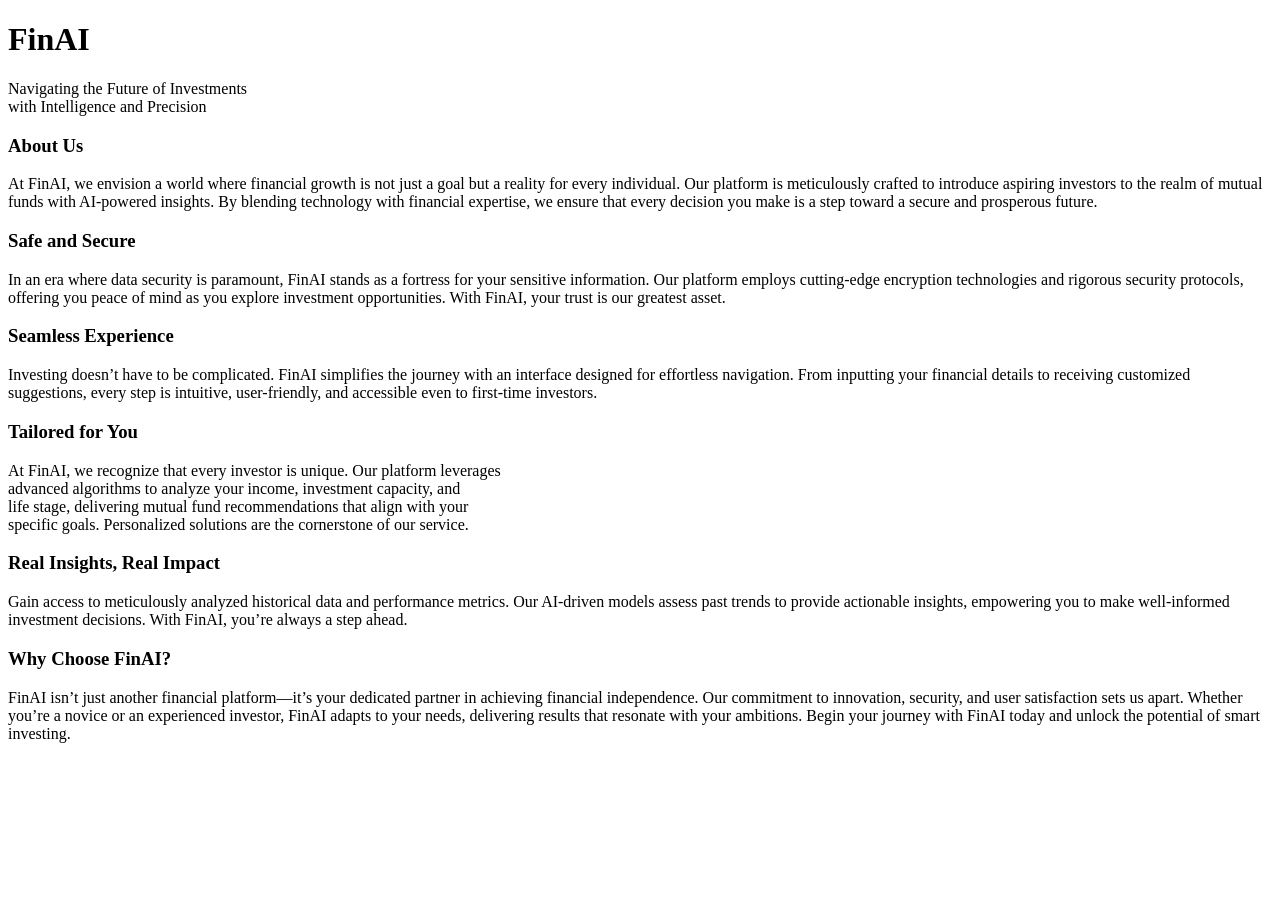
==== First_Page/index.html @ 6b3c1940 "First Page" ====
<!DOCTYPE html>
<html lang="en">
<head>
    <meta charset="UTF-8">
    <title>Title</title>
    <link rel="stylesheet" href="index.css">
    <link rel="preconnect" href="https://fonts.googleapis.com">
    <link rel="preconnect" href="https://fonts.gstatic.com" crossorigin>
    <link href="https://fonts.googleapis.com/css2?family=Fauna+One&display=swap" rel="stylesheet">
</head>
<body>
<header>
    <div class="targetOfView">
        <h1 class="finaihead">FinAI</h1>
        <span id="quot">Navigating the Future of Investments <br>with Intelligence and Precision</span>
    </div>
</header>

<main>
    <div>
        <h3>About Us</h3>
        <p>At FinAI, we envision a world where financial growth is not just a goal but a reality for every individual. Our platform is meticulously crafted to introduce aspiring investors to the realm of mutual funds with AI-powered insights. By blending technology with financial expertise, we ensure that every decision you make is a step toward a secure and prosperous future.</p>
    </div>

    <div>
        <h3>Safe and Secure</h3>
        <p>In an era where data security is paramount, FinAI stands as a fortress for your sensitive information. Our platform employs cutting-edge encryption technologies and rigorous security protocols, offering you peace of mind as you explore investment opportunities. With FinAI, your trust is our greatest asset.</p>
    </div>

    <div>
        <h3>Seamless Experience</h3>
        <p>Investing doesn’t have to be complicated. FinAI simplifies the journey with an interface designed for effortless navigation. From inputting your financial details to receiving customized suggestions, every step is intuitive, user-friendly, and accessible even to first-time investors.</p>
    </div>

    <div>
        <h3>Tailored for You</h3>
        <p>At FinAI, we recognize that every investor is unique. Our platform leverages <br>advanced algorithms to analyze your income, investment capacity, and<br> life stage, delivering mutual fund recommendations that align with your <br>specific goals. Personalized solutions are the cornerstone of our service.</p>
    </div>

    <div>
        <h3>Real Insights, Real Impact</h3>
        <p>Gain access to meticulously analyzed historical data and performance metrics. Our AI-driven models assess past trends to provide actionable insights, empowering you to make well-informed investment decisions. With FinAI, you’re always a step ahead.</p>
    </div>

    <div>
        <h3>Why Choose FinAI?</h3>
        <p>FinAI isn’t just another financial platform—it’s your dedicated partner in achieving financial independence. Our commitment to innovation, security, and user satisfaction sets us apart. Whether you’re a novice or an experienced investor, FinAI adapts to your needs, delivering results that resonate with your ambitions. Begin your journey with FinAI today and unlock the potential of smart investing.</p>
    </div>
</main>

</body>
</html>
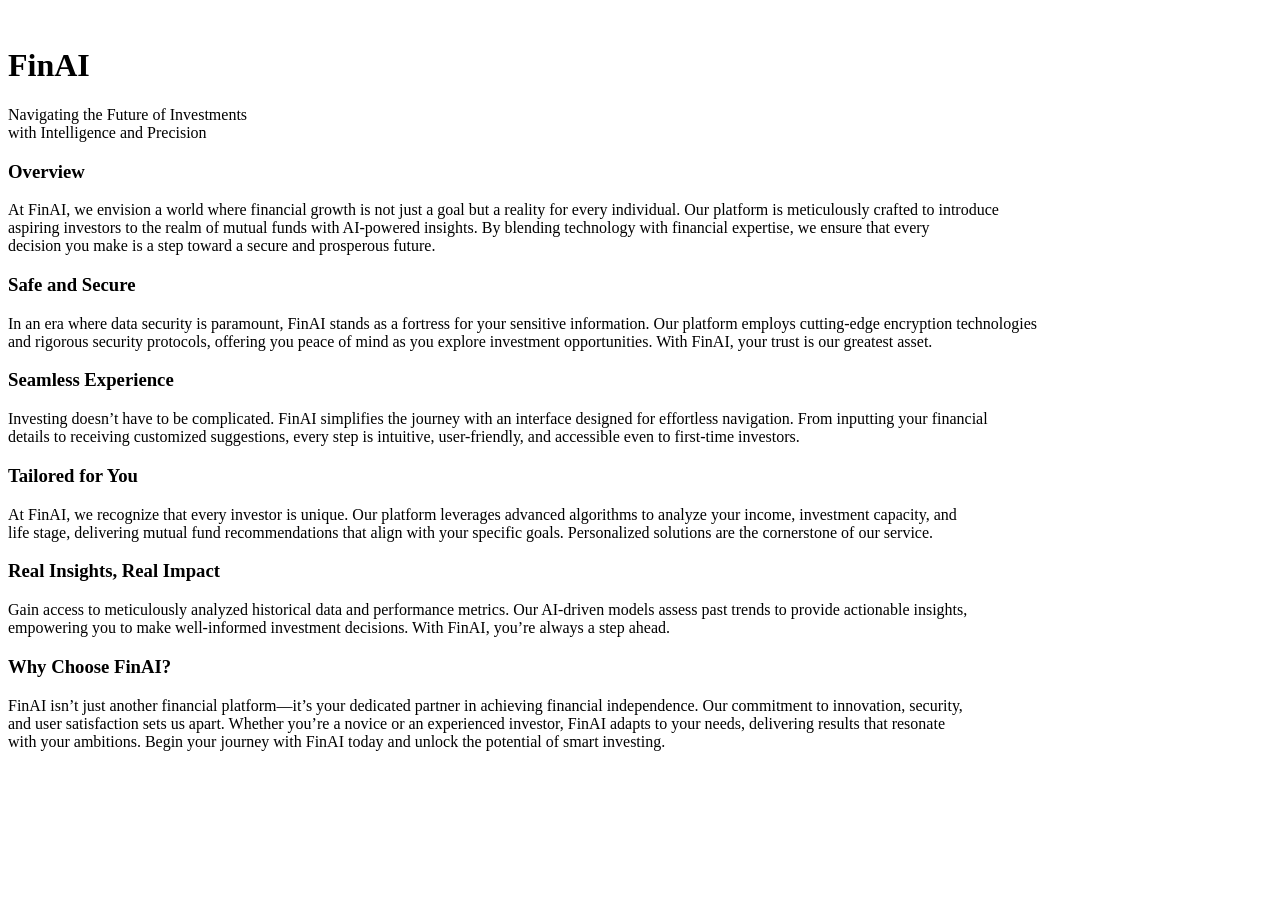
==== commit c931cda9: "something happen" ====
--- a/First_Page/index.html
+++ b/First_Page/index.html
@@ -10,43 +10,65 @@
 </head>
 <body>
 <header>
+    <img >
+</header>
+<main>
     <div class="targetOfView">
         <h1 class="finaihead">FinAI</h1>
-        <span id="quot">Navigating the Future of Investments <br>with Intelligence and Precision</span>
+        <span id="quot">Navigating the Future of Investments<br> with Intelligence and Precision</span>
     </div>
-</header>
+</main>
 
-<main>
+<section>
     <div>
-        <h3>About Us</h3>
-        <p>At FinAI, we envision a world where financial growth is not just a goal but a reality for every individual. Our platform is meticulously crafted to introduce aspiring investors to the realm of mutual funds with AI-powered insights. By blending technology with financial expertise, we ensure that every decision you make is a step toward a secure and prosperous future.</p>
+        <div>
+        <h3>Overview</h3>
+        <p>At FinAI, we envision a world where financial growth is not just a goal but a reality for every individual. Our platform is meticulously crafted to introduce <br>aspiring investors to the realm of mutual funds with AI-powered insights. By blending technology with financial expertise, we ensure that every <br> decision you make is a step toward a secure and prosperous future.</p>
+        </div>
+        <div></div>
     </div>
 
     <div>
+        <div></div>
+        <div>
         <h3>Safe and Secure</h3>
-        <p>In an era where data security is paramount, FinAI stands as a fortress for your sensitive information. Our platform employs cutting-edge encryption technologies and rigorous security protocols, offering you peace of mind as you explore investment opportunities. With FinAI, your trust is our greatest asset.</p>
+        <p>In an era where data security is paramount, FinAI stands as a fortress for your sensitive information. Our platform employs cutting-edge encryption technologies<br> and rigorous security protocols, offering you peace of mind as you explore investment opportunities. With FinAI, your trust is our greatest asset.</p>
+        </div>
     </div>
 
     <div>
+        <div>
         <h3>Seamless Experience</h3>
-        <p>Investing doesn’t have to be complicated. FinAI simplifies the journey with an interface designed for effortless navigation. From inputting your financial details to receiving customized suggestions, every step is intuitive, user-friendly, and accessible even to first-time investors.</p>
+        <p>Investing doesn’t have to be complicated. FinAI simplifies the journey with an interface designed for effortless navigation. From inputting your financial <br>details to receiving customized suggestions, every step is intuitive, user-friendly, and accessible even to first-time investors.</p>
+
+        </div>
+        <div></div>
     </div>
 
     <div>
+        <div></div>
+        <div>
         <h3>Tailored for You</h3>
-        <p>At FinAI, we recognize that every investor is unique. Our platform leverages <br>advanced algorithms to analyze your income, investment capacity, and<br> life stage, delivering mutual fund recommendations that align with your <br>specific goals. Personalized solutions are the cornerstone of our service.</p>
+        <p>At FinAI, we recognize that every investor is unique. Our platform leverages advanced algorithms to analyze your income, investment capacity, and<br> life stage, delivering mutual fund recommendations that align with your specific goals. Personalized solutions are the cornerstone of our service.</p>
+        </div>
     </div>
 
     <div>
+        <div>
         <h3>Real Insights, Real Impact</h3>
-        <p>Gain access to meticulously analyzed historical data and performance metrics. Our AI-driven models assess past trends to provide actionable insights, empowering you to make well-informed investment decisions. With FinAI, you’re always a step ahead.</p>
+        <p>Gain access to meticulously analyzed historical data and performance metrics. Our AI-driven models assess past trends to provide actionable insights,<br> empowering you to make well-informed investment decisions. With FinAI, you’re always a step ahead.</p>
+        </div>
+        <div></div>
     </div>
 
     <div>
+        <div></div>
+        <div>
         <h3>Why Choose FinAI?</h3>
-        <p>FinAI isn’t just another financial platform—it’s your dedicated partner in achieving financial independence. Our commitment to innovation, security, and user satisfaction sets us apart. Whether you’re a novice or an experienced investor, FinAI adapts to your needs, delivering results that resonate with your ambitions. Begin your journey with FinAI today and unlock the potential of smart investing.</p>
+        <p>FinAI isn’t just another financial platform—it’s your dedicated partner in achieving financial independence. Our commitment to innovation, security,<br> and user satisfaction sets us apart. Whether you’re a novice or an experienced investor, FinAI adapts to your needs, delivering results that resonate<br>with your ambitions. Begin your journey with FinAI today and unlock the potential of smart investing.</p>
+        </div>
     </div>
-</main>
+</section>
 
 </body>
 </html>
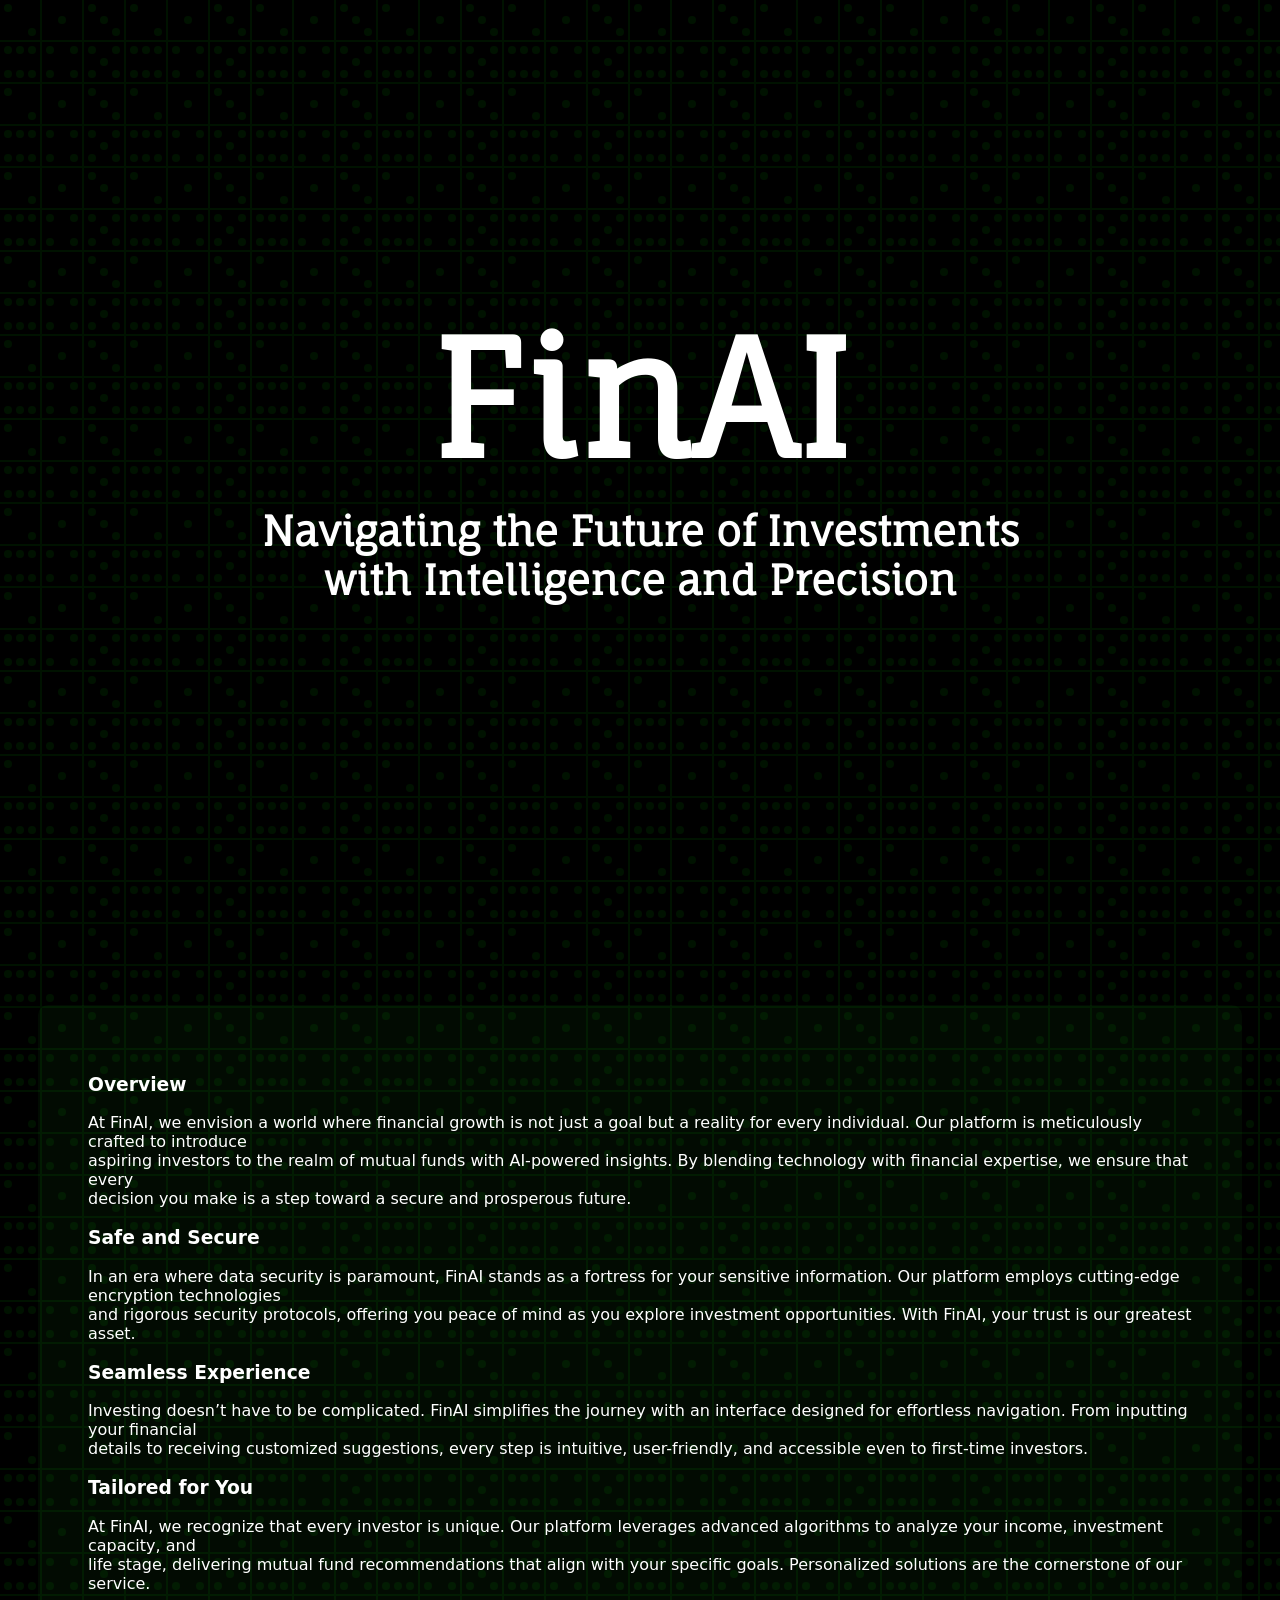
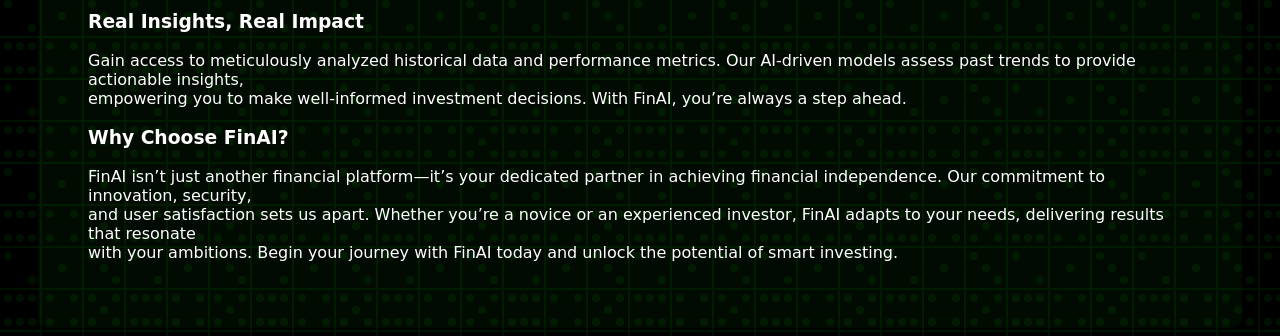
==== commit f8a3d053: "background added" ====
--- a/First_Page/index.html
+++ b/First_Page/index.html
@@ -3,15 +3,16 @@
 <head>
     <meta charset="UTF-8">
     <title>Title</title>
-    <link rel="stylesheet" href="index.css">
+    <link rel="stylesheet" href="style.css">
+    <link rel="stylesheet" href="background.css">
     <link rel="preconnect" href="https://fonts.googleapis.com">
     <link rel="preconnect" href="https://fonts.gstatic.com" crossorigin>
     <link href="https://fonts.googleapis.com/css2?family=Fauna+One&display=swap" rel="stylesheet">
 </head>
 <body>
-<header>
-    <img >
-</header>
+<!-- <header>
+    <img>
+</header> -->
 <main>
     <div class="targetOfView">
         <h1 class="finaihead">FinAI</h1>
@@ -20,52 +21,71 @@
 </main>
 
 <section>
-    <div>
+    <div class="sectionpad">
         <div>
-        <h3>Overview</h3>
-        <p>At FinAI, we envision a world where financial growth is not just a goal but a reality for every individual. Our platform is meticulously crafted to introduce <br>aspiring investors to the realm of mutual funds with AI-powered insights. By blending technology with financial expertise, we ensure that every <br> decision you make is a step toward a secure and prosperous future.</p>
+            <div>
+                <h3>Overview</h3>
+                <p>At FinAI, we envision a world where financial growth is not just a goal but a reality for every
+                    individual. Our platform is meticulously crafted to introduce <br>aspiring investors to the realm of
+                    mutual funds with AI-powered insights. By blending technology with financial expertise, we ensure
+                    that every <br> decision you make is a step toward a secure and prosperous future.</p>
+            </div>
+            <div></div>
         </div>
-        <div></div>
-    </div>
 
-    <div>
-        <div></div>
         <div>
-        <h3>Safe and Secure</h3>
-        <p>In an era where data security is paramount, FinAI stands as a fortress for your sensitive information. Our platform employs cutting-edge encryption technologies<br> and rigorous security protocols, offering you peace of mind as you explore investment opportunities. With FinAI, your trust is our greatest asset.</p>
+            <div></div>
+            <div>
+                <h3>Safe and Secure</h3>
+                <p>In an era where data security is paramount, FinAI stands as a fortress for your sensitive
+                    information. Our platform employs cutting-edge encryption technologies<br> and rigorous security
+                    protocols, offering you peace of mind as you explore investment opportunities. With FinAI, your
+                    trust is our greatest asset.</p>
+            </div>
         </div>
-    </div>
 
-    <div>
         <div>
-        <h3>Seamless Experience</h3>
-        <p>Investing doesn’t have to be complicated. FinAI simplifies the journey with an interface designed for effortless navigation. From inputting your financial <br>details to receiving customized suggestions, every step is intuitive, user-friendly, and accessible even to first-time investors.</p>
+            <div>
+                <h3>Seamless Experience</h3>
+                <p>Investing doesn’t have to be complicated. FinAI simplifies the journey with an interface designed for
+                    effortless navigation. From inputting your financial <br>details to receiving customized
+                    suggestions, every step is intuitive, user-friendly, and accessible even to first-time investors.
+                </p>
 
+            </div>
+            <div></div>
         </div>
-        <div></div>
-    </div>
 
-    <div>
-        <div></div>
         <div>
-        <h3>Tailored for You</h3>
-        <p>At FinAI, we recognize that every investor is unique. Our platform leverages advanced algorithms to analyze your income, investment capacity, and<br> life stage, delivering mutual fund recommendations that align with your specific goals. Personalized solutions are the cornerstone of our service.</p>
+            <div></div>
+            <div>
+                <h3>Tailored for You</h3>
+                <p>At FinAI, we recognize that every investor is unique. Our platform leverages advanced algorithms to
+                    analyze your income, investment capacity, and<br> life stage, delivering mutual fund recommendations
+                    that align with your specific goals. Personalized solutions are the cornerstone of our service.</p>
+            </div>
         </div>
-    </div>
 
-    <div>
         <div>
-        <h3>Real Insights, Real Impact</h3>
-        <p>Gain access to meticulously analyzed historical data and performance metrics. Our AI-driven models assess past trends to provide actionable insights,<br> empowering you to make well-informed investment decisions. With FinAI, you’re always a step ahead.</p>
+            <div>
+                <h3>Real Insights, Real Impact</h3>
+                <p>Gain access to meticulously analyzed historical data and performance metrics. Our AI-driven models
+                    assess past trends to provide actionable insights,<br> empowering you to make well-informed
+                    investment decisions. With FinAI, you’re always a step ahead.</p>
+            </div>
+            <div></div>
         </div>
-        <div></div>
-    </div>
 
-    <div>
-        <div></div>
         <div>
-        <h3>Why Choose FinAI?</h3>
-        <p>FinAI isn’t just another financial platform—it’s your dedicated partner in achieving financial independence. Our commitment to innovation, security,<br> and user satisfaction sets us apart. Whether you’re a novice or an experienced investor, FinAI adapts to your needs, delivering results that resonate<br>with your ambitions. Begin your journey with FinAI today and unlock the potential of smart investing.</p>
+            <div></div>
+            <div>
+                <h3>Why Choose FinAI?</h3>
+                <p>FinAI isn’t just another financial platform—it’s your dedicated partner in achieving financial
+                    independence. Our commitment to innovation, security,<br> and user satisfaction sets us apart.
+                    Whether you’re a novice or an experienced investor, FinAI adapts to your needs, delivering results
+                    that resonate<br>with your ambitions. Begin your journey with FinAI today and unlock the potential
+                    of smart investing.</p>
+            </div>
         </div>
     </div>
 </section>
--- a/First_Page/style.css
+++ b/First_Page/style.css
@@ -0,0 +1,42 @@
+*{
+    color:white;
+}
+
+.targetOfView{
+    text-align: center;
+    margin-top:300px;
+
+
+}
+.finaihead{
+    font-size:160px;
+    font-family:fauna one;
+    font-weight:1000;
+    margin-bottom: 10px;
+
+}
+
+#quot{
+    font-size:40px;
+    font-weight: 700;
+    font-family : fauna one;
+
+}
+main{
+    margin-bottom:400px;
+
+}
+section{
+    background-color: rgba(40, 204, 40, 0.05);
+
+    border-radius: 10px;
+    margin: auto  30px
+}
+.sectionpad{
+    padding:50px;
+
+}
+
+
+
+
--- a/First_Page/background.css
+++ b/First_Page/background.css
@@ -0,0 +1,68 @@
+body{
+    background:    -webkit-text-size-adjust: 100%;
+    tab-size: 4;
+    font-family: ui-sans-serif,system-ui,sans-serif,"Apple Color Emoji","Segoe UI Emoji",Segoe UI Symbol,"Noto Color Emoji";
+    font-feature-settings: normal;
+    font-variation-settings: normal;
+    -webkit-tap-highlight-color: transparent;
+    line-height: inherit;
+    box-sizing: border-box;
+    border-width: 0;
+    border-style: solid;
+    border-color: #e5e7eb;
+    --tw-border-spacing-x: 0;
+    --tw-border-spacing-y: 0;
+    --tw-translate-x: 0;
+    --tw-translate-y: 0;
+    --tw-rotate: 0;
+    --tw-skew-x: 0;
+    --tw-skew-y: 0;
+    --tw-scale-x: 1;
+    --tw-scale-y: 1;
+    --tw-pan-x: ;
+    --tw-pan-y: ;
+    --tw-pinch-zoom: ;
+    --tw-scroll-snap-strictness: proximity;
+    --tw-gradient-from-position: ;
+    --tw-gradient-via-position: ;
+    --tw-gradient-to-position: ;
+    --tw-ordinal: ;
+    --tw-slashed-zero: ;
+    --tw-numeric-figure: ;
+    --tw-numeric-spacing: ;
+    --tw-numeric-fraction: ;
+    --tw-ring-inset: ;
+    --tw-ring-offset-width: 0px;
+    --tw-ring-offset-color: #fff;
+    --tw-ring-color: rgb(59 130 246 / .5);
+    --tw-ring-offset-shadow: 0 0 #0000;
+    --tw-ring-shadow: 0 0 #0000;
+    --tw-shadow: 0 0 #0000;
+    --tw-shadow-colored: 0 0 #0000;
+    --tw-blur: ;
+    --tw-brightness: ;
+    --tw-contrast: ;
+    --tw-grayscale: ;
+    --tw-hue-rotate: ;
+    --tw-invert: ;
+    --tw-saturate: ;
+    --tw-sepia: ;
+    --tw-drop-shadow: ;
+    --tw-backdrop-blur: ;
+    --tw-backdrop-brightness: ;
+    --tw-backdrop-contrast: ;
+    --tw-backdrop-grayscale: ;
+    --tw-backdrop-hue-rotate: ;
+    --tw-backdrop-invert: ;
+    --tw-backdrop-opacity: ;
+    --tw-backdrop-saturate: ;
+    --tw-backdrop-sepia: ;
+    --tw-contain-size: ;
+    --tw-contain-layout: ;
+    --tw-contain-paint: ;
+    --tw-contain-style: ;
+    height: 100%;
+    --tw-bg-opacity: 1;
+    background-color: rgb(0 0 0 / var(--tw-bg-opacity));
+    background-image: url("data:image/svg+xml,%3Csvg xmlns='http://www.w3.org/2000/svg' width='126' height='84' viewBox='0 0 126 84'%3E%3Cg fill-rule='evenodd'%3E%3Cg fill='%23004900' fill-opacity='0.24'%3E%3Cpath d='M126 83v1H0v-2h40V42H0v-2h40V0h2v40h40V0h2v40h40V0h2v83zm-2-1V42H84v40h40zM82 42H42v40h40V42zm-50-6a4 4 0 1 1 0-8 4 4 0 0 1 0 8zM8 12a4 4 0 1 1 0-8 4 4 0 0 1 0 8zm96 12a4 4 0 1 1 0-8 4 4 0 0 1 0 8zm-42 0a4 4 0 1 1 0-8 4 4 0 0 1 0 8zm30-12a4 4 0 1 1 0-8 4 4 0 0 1 0 8zM20 54a4 4 0 1 1 0-8 4 4 0 0 1 0 8zm12 24a4 4 0 1 1 0-8 4 4 0 0 1 0 8zM8 54a4 4 0 1 1 0-8 4 4 0 0 1 0 8zm24 0a4 4 0 1 1 0-8 4 4 0 0 1 0 8zM8 78a4 4 0 1 1 0-8 4 4 0 0 1 0 8zm12 0a4 4 0 1 1 0-8 4 4 0 0 1 0 8zm54 0a4 4 0 1 1 0-8 4 4 0 0 1 0 8zM50 54a4 4 0 1 1 0-8 4 4 0 0 1 0 8zm24 0a4 4 0 1 1 0-8 4 4 0 0 1 0 8zM50 78a4 4 0 1 1 0-8 4 4 0 0 1 0 8zm54-12a4 4 0 1 1 0-8 4 4 0 0 1 0 8zm12 12a4 4 0 1 1 0-8 4 4 0 0 1 0 8zM92 54a4 4 0 1 1 0-8 4 4 0 0 1 0 8zm24 0a4 4 0 1 1 0-8 4 4 0 0 1 0 8zM92 78a4 4 0 1 1 0-8 4 4 0 0 1 0 8zm24-42a4 4 0 1 1 0-8 4 4 0 0 1 0 8z'/%3E%3C/g%3E%3C/g%3E%3C/svg%3E"); 
+}
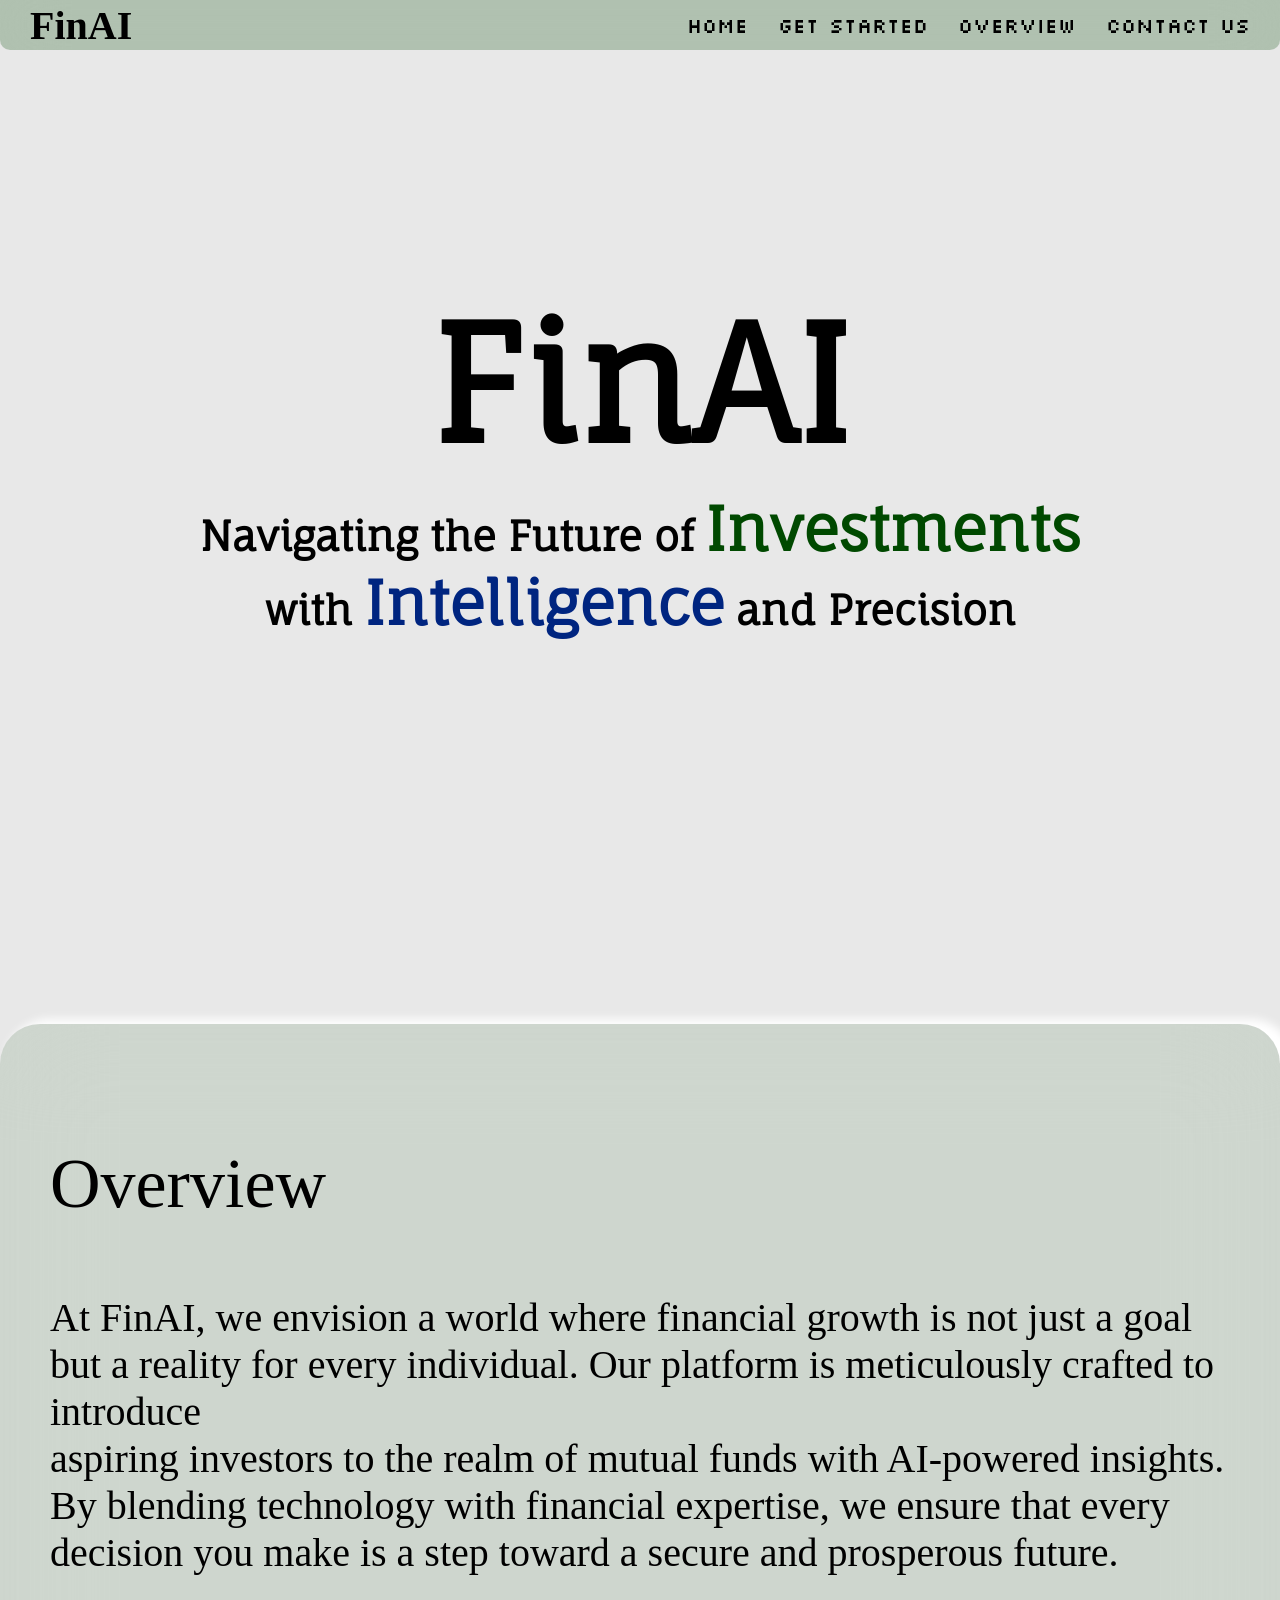
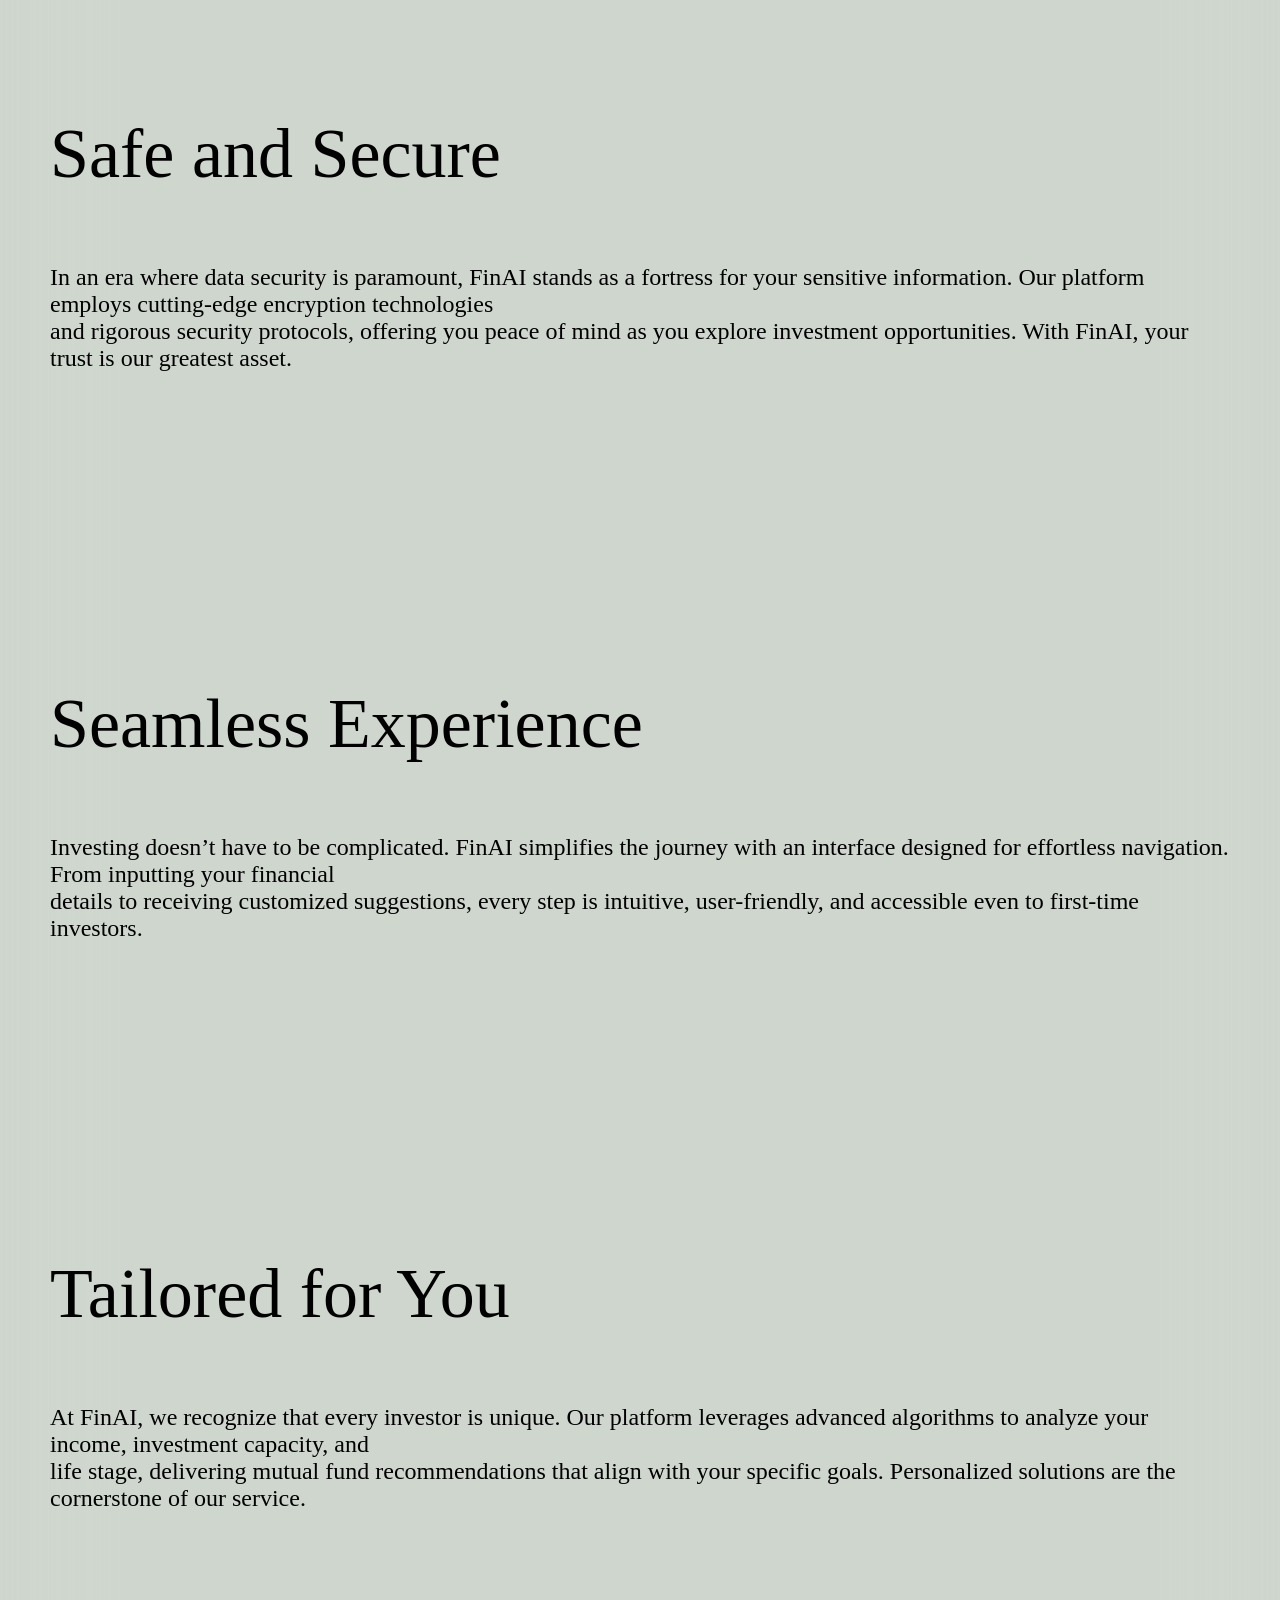
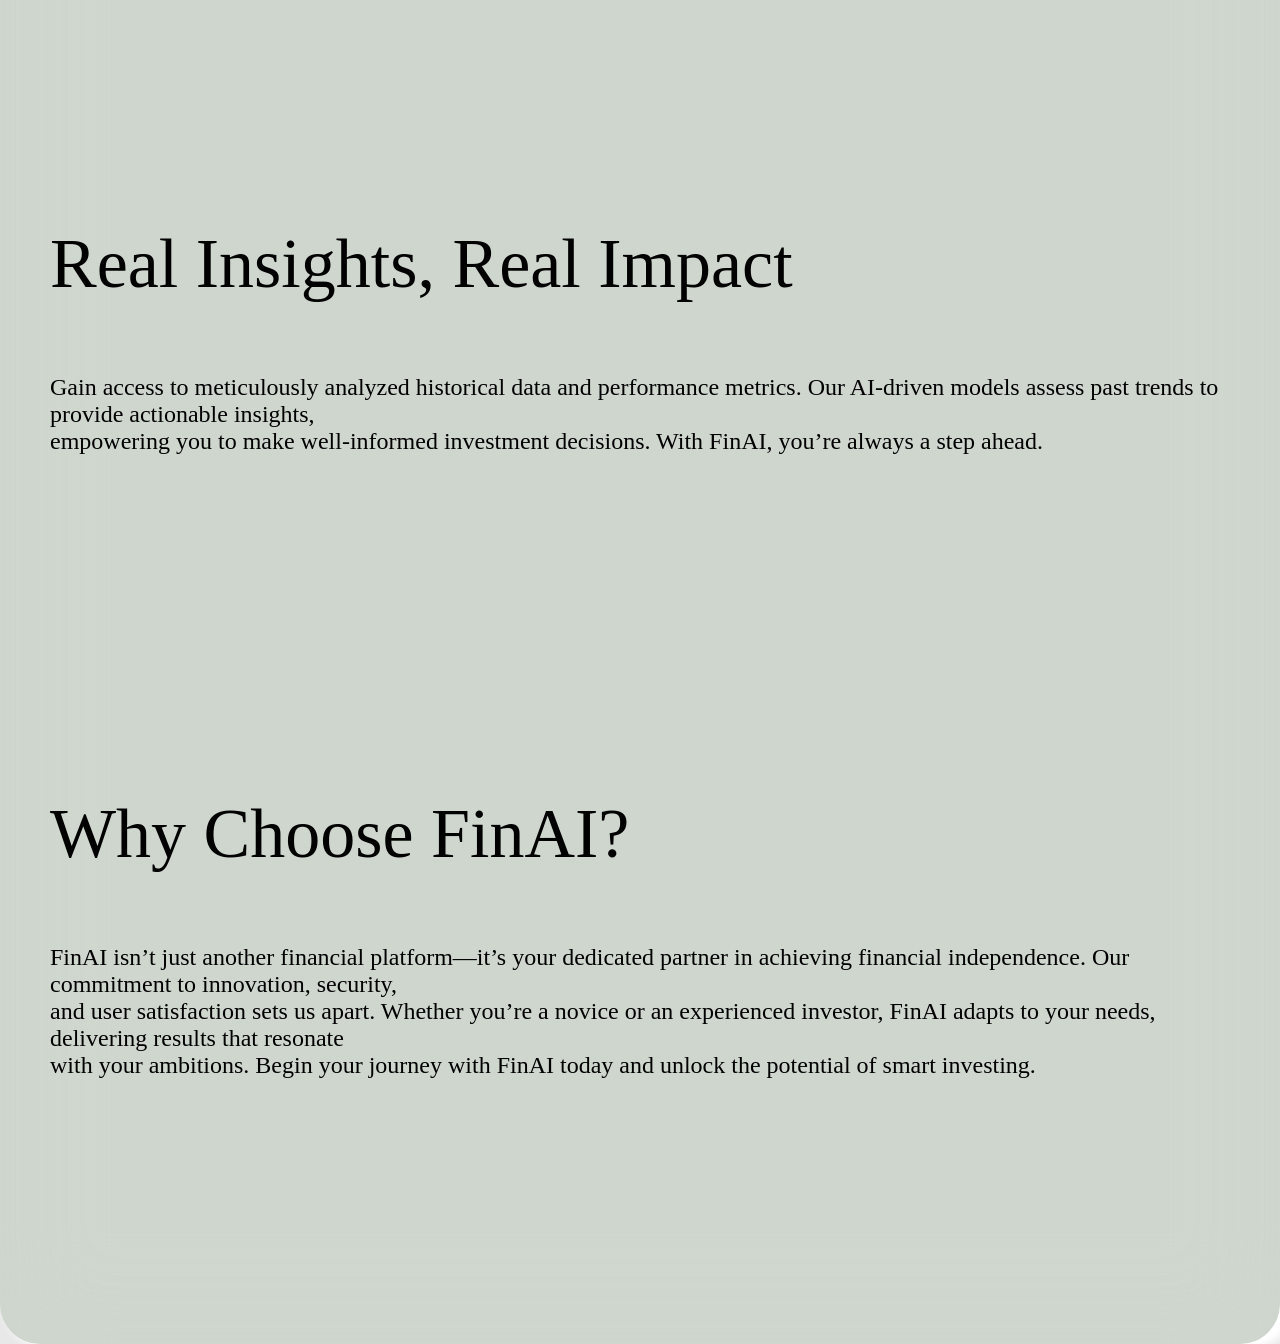
==== commit cd95c182: "something finalised" ====
--- a/First_Page/index.html
+++ b/First_Page/index.html
@@ -4,91 +4,94 @@
     <meta charset="UTF-8">
     <title>Title</title>
     <link rel="stylesheet" href="style.css">
-    <link rel="stylesheet" href="background.css">
+    <!-- <link rel="stylesheet" href="background.css"> -->
     <link rel="preconnect" href="https://fonts.googleapis.com">
     <link rel="preconnect" href="https://fonts.gstatic.com" crossorigin>
     <link href="https://fonts.googleapis.com/css2?family=Fauna+One&display=swap" rel="stylesheet">
+    <link href="https://fonts.googleapis.com/css2?family=Fauna+One&family=Silkscreen:wght@400;700&display=swap" rel="stylesheet">
+
 </head>
 <body>
-<!-- <header>
-    <img>
-</header> -->
-<main>
-    <div class="targetOfView">
-        <h1 class="finaihead">FinAI</h1>
-        <span id="quot">Navigating the Future of Investments<br> with Intelligence and Precision</span>
-    </div>
-</main>
-
-<section>
-    <div class="sectionpad">
-        <div>
-            <div>
-                <h3>Overview</h3>
-                <p>At FinAI, we envision a world where financial growth is not just a goal but a reality for every
-                    individual. Our platform is meticulously crafted to introduce <br>aspiring investors to the realm of
-                    mutual funds with AI-powered insights. By blending technology with financial expertise, we ensure
-                    that every <br> decision you make is a step toward a secure and prosperous future.</p>
-            </div>
-            <div></div>
-        </div>
-
-        <div>
-            <div></div>
-            <div>
-                <h3>Safe and Secure</h3>
-                <p>In an era where data security is paramount, FinAI stands as a fortress for your sensitive
-                    information. Our platform employs cutting-edge encryption technologies<br> and rigorous security
-                    protocols, offering you peace of mind as you explore investment opportunities. With FinAI, your
-                    trust is our greatest asset.</p>
+    <header>
+        <div class="navbar">
+            <p class="webName"><b>FinAI</b></p>
+            <div class="navbarmenu">
+                <p class="navbar-sidecontent">Home</p>
+                <p class="navbar-sidecontent">Get Started</p>
+                <p class="navbar-sidecontent">Overview</p>
+                <p class="navbar-sidecontent">Contact Us</p>
             </div>
         </div>
+    </header>
+    <main>
+        <div class="targetOfView">
+            <h1 class="finaihead">FinAI</h1>
+            <span id="quot">Navigating the Future of <span style="color: #004900;font-size:60px">Investments</span><br> with <span style="color: #002580;font-size:60px">Intelligence</span> and Precision</span>
+        </div>
+    </main>
+    <section>
+        <div class="sectionpad">
+            <div class="content">
+                <div>
+                    <h3>Overview</h3>
+                    <p class="vtv3">At FinAI, we envision a world where financial growth is not just a goal but a reality for every
+                        individual. Our platform is meticulously crafted to introduce <br>aspiring investors to the realm of
+                        mutual funds with AI-powered insights. By blending technology with financial expertise, we ensure
+                        that every <br> decision you make is a step toward a secure and prosperous future.</p>
+                </div>
+            </div>
 
-        <div>
-            <div>
-                <h3>Seamless Experience</h3>
-                <p>Investing doesn’t have to be complicated. FinAI simplifies the journey with an interface designed for
-                    effortless navigation. From inputting your financial <br>details to receiving customized
-                    suggestions, every step is intuitive, user-friendly, and accessible even to first-time investors.
-                </p>
+            <div class="content">
+                <div>
+                    <h3>Safe and Secure</h3>
+                    <p>In an era where data security is paramount, FinAI stands as a fortress for your sensitive
+                        information. Our platform employs cutting-edge encryption technologies<br> and rigorous security
+                        protocols, offering you peace of mind as you explore investment opportunities. With FinAI, your
+                        trust is our greatest asset.</p>
+                </div>
+            </div>
 
+            <div class="content">
+                <div>
+                    <h3>Seamless Experience</h3>
+                    <p>Investing doesn’t have to be complicated. FinAI simplifies the journey with an interface designed for
+                        effortless navigation. From inputting your financial <br>details to receiving customized
+                        suggestions, every step is intuitive, user-friendly, and accessible even to first-time investors.
+                    </p>
+
+                </div>
             </div>
-            <div></div>
-        </div>
 
-        <div>
-            <div></div>
-            <div>
-                <h3>Tailored for You</h3>
-                <p>At FinAI, we recognize that every investor is unique. Our platform leverages advanced algorithms to
-                    analyze your income, investment capacity, and<br> life stage, delivering mutual fund recommendations
-                    that align with your specific goals. Personalized solutions are the cornerstone of our service.</p>
+            <div class="content">
+                <div>
+                    <h3>Tailored for You</h3>
+                    <p>At FinAI, we recognize that every investor is unique. Our platform leverages advanced algorithms to
+                        analyze your income, investment capacity, and<br> life stage, delivering mutual fund recommendations
+                        that align with your specific goals. Personalized solutions are the cornerstone of our service.</p>
+                </div>
+            </div>
+
+            <div class="content">
+                <div>
+                    <h3>Real Insights, Real Impact</h3>
+                    <p>Gain access to meticulously analyzed historical data and performance metrics. Our AI-driven models
+                        assess past trends to provide actionable insights,<br> empowering you to make well-informed
+                        investment decisions. With FinAI, you’re always a step ahead.</p>
+                </div>
+            </div>
+
+            <div class="content">
+                <div>
+                    <h3>Why Choose FinAI?</h3>
+                    <p>FinAI isn’t just another financial platform—it’s your dedicated partner in achieving financial
+                        independence. Our commitment to innovation, security,<br> and user satisfaction sets us apart.
+                        Whether you’re a novice or an experienced investor, FinAI adapts to your needs, delivering results
+                        that resonate<br>with your ambitions. Begin your journey with FinAI today and unlock the potential
+                        of smart investing.</p>
+                </div>
             </div>
         </div>
+    </section>
+</body>
 
-        <div>
-            <div>
-                <h3>Real Insights, Real Impact</h3>
-                <p>Gain access to meticulously analyzed historical data and performance metrics. Our AI-driven models
-                    assess past trends to provide actionable insights,<br> empowering you to make well-informed
-                    investment decisions. With FinAI, you’re always a step ahead.</p>
-            </div>
-            <div></div>
-        </div>
-
-        <div>
-            <div></div>
-            <div>
-                <h3>Why Choose FinAI?</h3>
-                <p>FinAI isn’t just another financial platform—it’s your dedicated partner in achieving financial
-                    independence. Our commitment to innovation, security,<br> and user satisfaction sets us apart.
-                    Whether you’re a novice or an experienced investor, FinAI adapts to your needs, delivering results
-                    that resonate<br>with your ambitions. Begin your journey with FinAI today and unlock the potential
-                    of smart investing.</p>
-            </div>
-        </div>
-    </div>
-</section>
-
-</body>
 </html>
--- a/First_Page/style.css
+++ b/First_Page/style.css
@@ -1,42 +1,105 @@
 *{
-    color:white;
+    color:black;
 }
+body{
+    position:static;
+    background-color: #E8E8E8;
+    margin:0px;
+}
+    .targetOfView{
+        text-align: center;
+    }
+    .finaihead{
+        font-size:160px;
+        font-family:fauna one;
+        font-weight:1000;
+        margin-bottom: 10px;
 
-.targetOfView{
-    text-align: center;
-    margin-top:300px;
+    }
+    #quot{
+        font-size:40px;
+        font-weight: 700;
+        font-family : fauna one;
+    }
+    main{
 
+        margin-bottom:30%;
+        padding-top:10%;
+        position: sticky;
+        top:50px;
+        z-index:0;
 
-}
-.finaihead{
-    font-size:160px;
-    font-family:fauna one;
-    font-weight:1000;
-    margin-bottom: 10px;
+    }
+    section{
+        box-shadow:10px 0px 10px 5px rgb(255, 255, 255);
+        background-color: rgba(0, 73, 0, 0.11);
+        border-radius: 40px;
+        backdrop-filter:blur(50px);
+    }
+    .sectionpad{
+        padding:50px;
+    }
 
-}
+    .content{
+        height: 500px;
+        width: 100%;
+        font-size: 24px;
+    }
+    .vtv3{
+        font-family: vt323;
+        font-size:40px;
+        font-weight:lighter;
+    }
 
-#quot{
-    font-size:40px;
-    font-weight: 700;
-    font-family : fauna one;
+    h3{
+        font-size: 70px;
+        font-weight: lighter;
+    }
+    ::-webkit-scrollbar-thumb {
+        background: linear-gradient(90deg, #ffffff);
+    }
+    ::-webkit-scrollbar{
+        width: 2.5px;
+    }
+    header{
+        position:sticky;
+        top: 0;
+        z-index: 1;
+    }
+    .navbar{
+        padding-left:30px;
+        padding-right:30px;
+        margin-bottom:0px;
+        display:flex;
+        flex-direction: row;
+        align-items: center;
+        height:50px;
+        justify-content: space-between;
+        background-color: rgba(0, 73, 0, 0.24);
+        border-bottom-left-radius: 10px;
+        border-bottom-right-radius: 10px;
+        backdrop-filter: blur(30px);
 
-}
-main{
-    margin-bottom:400px;
-
-}
-section{
-    background-color: rgba(40, 204, 40, 0.05);
-
-    border-radius: 10px;
-    margin: auto  30px
-}
-.sectionpad{
-    padding:50px;
-
-}
+    }
+    .webName{
+        font-size:40px
+    }
+    .navbarmenu{
+        display: flex;
+        gap: 30px;
+    }
+    .navbar-sidecontent{
+        font-size:20px;
+        align-items: center;
+        font-weight:100;
+        font-family:Silkscreen;
+        cursor: pointer;
+    }
+    .navbar-sidecontent:hover{
+        color:#80A400;
+        transition-duration: 0.5s;
+        text-decoration: underline;
+    }
 
 
 
-
--- a/First_Page/background.css
+++ b/First_Page/background.css
@@ -66,3 +66,72 @@
     background-color: rgb(0 0 0 / var(--tw-bg-opacity));
     background-image: url("data:image/svg+xml,%3Csvg xmlns='http://www.w3.org/2000/svg' width='126' height='84' viewBox='0 0 126 84'%3E%3Cg fill-rule='evenodd'%3E%3Cg fill='%23004900' fill-opacity='0.24'%3E%3Cpath d='M126 83v1H0v-2h40V42H0v-2h40V0h2v40h40V0h2v40h40V0h2v83zm-2-1V42H84v40h40zM82 42H42v40h40V42zm-50-6a4 4 0 1 1 0-8 4 4 0 0 1 0 8zM8 12a4 4 0 1 1 0-8 4 4 0 0 1 0 8zm96 12a4 4 0 1 1 0-8 4 4 0 0 1 0 8zm-42 0a4 4 0 1 1 0-8 4 4 0 0 1 0 8zm30-12a4 4 0 1 1 0-8 4 4 0 0 1 0 8zM20 54a4 4 0 1 1 0-8 4 4 0 0 1 0 8zm12 24a4 4 0 1 1 0-8 4 4 0 0 1 0 8zM8 54a4 4 0 1 1 0-8 4 4 0 0 1 0 8zm24 0a4 4 0 1 1 0-8 4 4 0 0 1 0 8zM8 78a4 4 0 1 1 0-8 4 4 0 0 1 0 8zm12 0a4 4 0 1 1 0-8 4 4 0 0 1 0 8zm54 0a4 4 0 1 1 0-8 4 4 0 0 1 0 8zM50 54a4 4 0 1 1 0-8 4 4 0 0 1 0 8zm24 0a4 4 0 1 1 0-8 4 4 0 0 1 0 8zM50 78a4 4 0 1 1 0-8 4 4 0 0 1 0 8zm54-12a4 4 0 1 1 0-8 4 4 0 0 1 0 8zm12 12a4 4 0 1 1 0-8 4 4 0 0 1 0 8zM92 54a4 4 0 1 1 0-8 4 4 0 0 1 0 8zm24 0a4 4 0 1 1 0-8 4 4 0 0 1 0 8zM92 78a4 4 0 1 1 0-8 4 4 0 0 1 0 8zm24-42a4 4 0 1 1 0-8 4 4 0 0 1 0 8z'/%3E%3C/g%3E%3C/g%3E%3C/svg%3E"); 
 }
+
+main{
+    background:    -webkit-text-size-adjust: 100%;
+    tab-size: 4;
+    font-family: ui-sans-serif,system-ui,sans-serif,"Apple Color Emoji","Segoe UI Emoji",Segoe UI Symbol,"Noto Color Emoji";
+    font-feature-settings: normal;
+    font-variation-settings: normal;
+    -webkit-tap-highlight-color: transparent;
+    line-height: inherit;
+    box-sizing: border-box;
+    border-width: 0;
+    border-style: solid;
+    border-color: #e5e7eb;
+    --tw-border-spacing-x: 0;
+    --tw-border-spacing-y: 0;
+    --tw-translate-x: 0;
+    --tw-translate-y: 0;
+    --tw-rotate: 0;
+    --tw-skew-x: 0;
+    --tw-skew-y: 0;
+    --tw-scale-x: 1;
+    --tw-scale-y: 1;
+    --tw-pan-x: ;
+    --tw-pan-y: ;
+    --tw-pinch-zoom: ;
+    --tw-scroll-snap-strictness: proximity;
+    --tw-gradient-from-position: ;
+    --tw-gradient-via-position: ;
+    --tw-gradient-to-position: ;
+    --tw-ordinal: ;
+    --tw-slashed-zero: ;
+    --tw-numeric-figure: ;
+    --tw-numeric-spacing: ;
+    --tw-numeric-fraction: ;
+    --tw-ring-inset: ;
+    --tw-ring-offset-width: 0px;
+    --tw-ring-offset-color: #fff;
+    --tw-ring-color: rgb(59 130 246 / .5);
+    --tw-ring-offset-shadow: 0 0 #0000;
+    --tw-ring-shadow: 0 0 #0000;
+    --tw-shadow: 0 0 #0000;
+    --tw-shadow-colored: 0 0 #0000;
+    --tw-blur: ;
+    --tw-brightness: ;
+    --tw-contrast: ;
+    --tw-grayscale: ;
+    --tw-hue-rotate: ;
+    --tw-invert: ;
+    --tw-saturate: ;
+    --tw-sepia: ;
+    --tw-drop-shadow: ;
+    --tw-backdrop-blur: ;
+    --tw-backdrop-brightness: ;
+    --tw-backdrop-contrast: ;
+    --tw-backdrop-grayscale: ;
+    --tw-backdrop-hue-rotate: ;
+    --tw-backdrop-invert: ;
+    --tw-backdrop-opacity: ;
+    --tw-backdrop-saturate: ;
+    --tw-backdrop-sepia: ;
+    --tw-contain-size: ;
+    --tw-contain-layout: ;
+    --tw-contain-paint: ;
+    --tw-contain-style: ;
+    height: 100%;
+    --tw-bg-opacity: 1;
+    background-color: rgb(0 0 0 / var(--tw-bg-opacity));
+    background-image: url("data:image/svg+xml,%3Csvg xmlns='http://www.w3.org/2000/svg' width='126' height='84' viewBox='0 0 126 84'%3E%3Cg fill-rule='evenodd'%3E%3Cg fill='%23004900' fill-opacity='0.24'%3E%3Cpath d='M126 83v1H0v-2h40V42H0v-2h40V0h2v40h40V0h2v40h40V0h2v83zm-2-1V42H84v40h40zM82 42H42v40h40V42zm-50-6a4 4 0 1 1 0-8 4 4 0 0 1 0 8zM8 12a4 4 0 1 1 0-8 4 4 0 0 1 0 8zm96 12a4 4 0 1 1 0-8 4 4 0 0 1 0 8zm-42 0a4 4 0 1 1 0-8 4 4 0 0 1 0 8zm30-12a4 4 0 1 1 0-8 4 4 0 0 1 0 8zM20 54a4 4 0 1 1 0-8 4 4 0 0 1 0 8zm12 24a4 4 0 1 1 0-8 4 4 0 0 1 0 8zM8 54a4 4 0 1 1 0-8 4 4 0 0 1 0 8zm24 0a4 4 0 1 1 0-8 4 4 0 0 1 0 8zM8 78a4 4 0 1 1 0-8 4 4 0 0 1 0 8zm12 0a4 4 0 1 1 0-8 4 4 0 0 1 0 8zm54 0a4 4 0 1 1 0-8 4 4 0 0 1 0 8zM50 54a4 4 0 1 1 0-8 4 4 0 0 1 0 8zm24 0a4 4 0 1 1 0-8 4 4 0 0 1 0 8zM50 78a4 4 0 1 1 0-8 4 4 0 0 1 0 8zm54-12a4 4 0 1 1 0-8 4 4 0 0 1 0 8zm12 12a4 4 0 1 1 0-8 4 4 0 0 1 0 8zM92 54a4 4 0 1 1 0-8 4 4 0 0 1 0 8zm24 0a4 4 0 1 1 0-8 4 4 0 0 1 0 8zM92 78a4 4 0 1 1 0-8 4 4 0 0 1 0 8zm24-42a4 4 0 1 1 0-8 4 4 0 0 1 0 8z'/%3E%3C/g%3E%3C/g%3E%3C/svg%3E"); 
+}
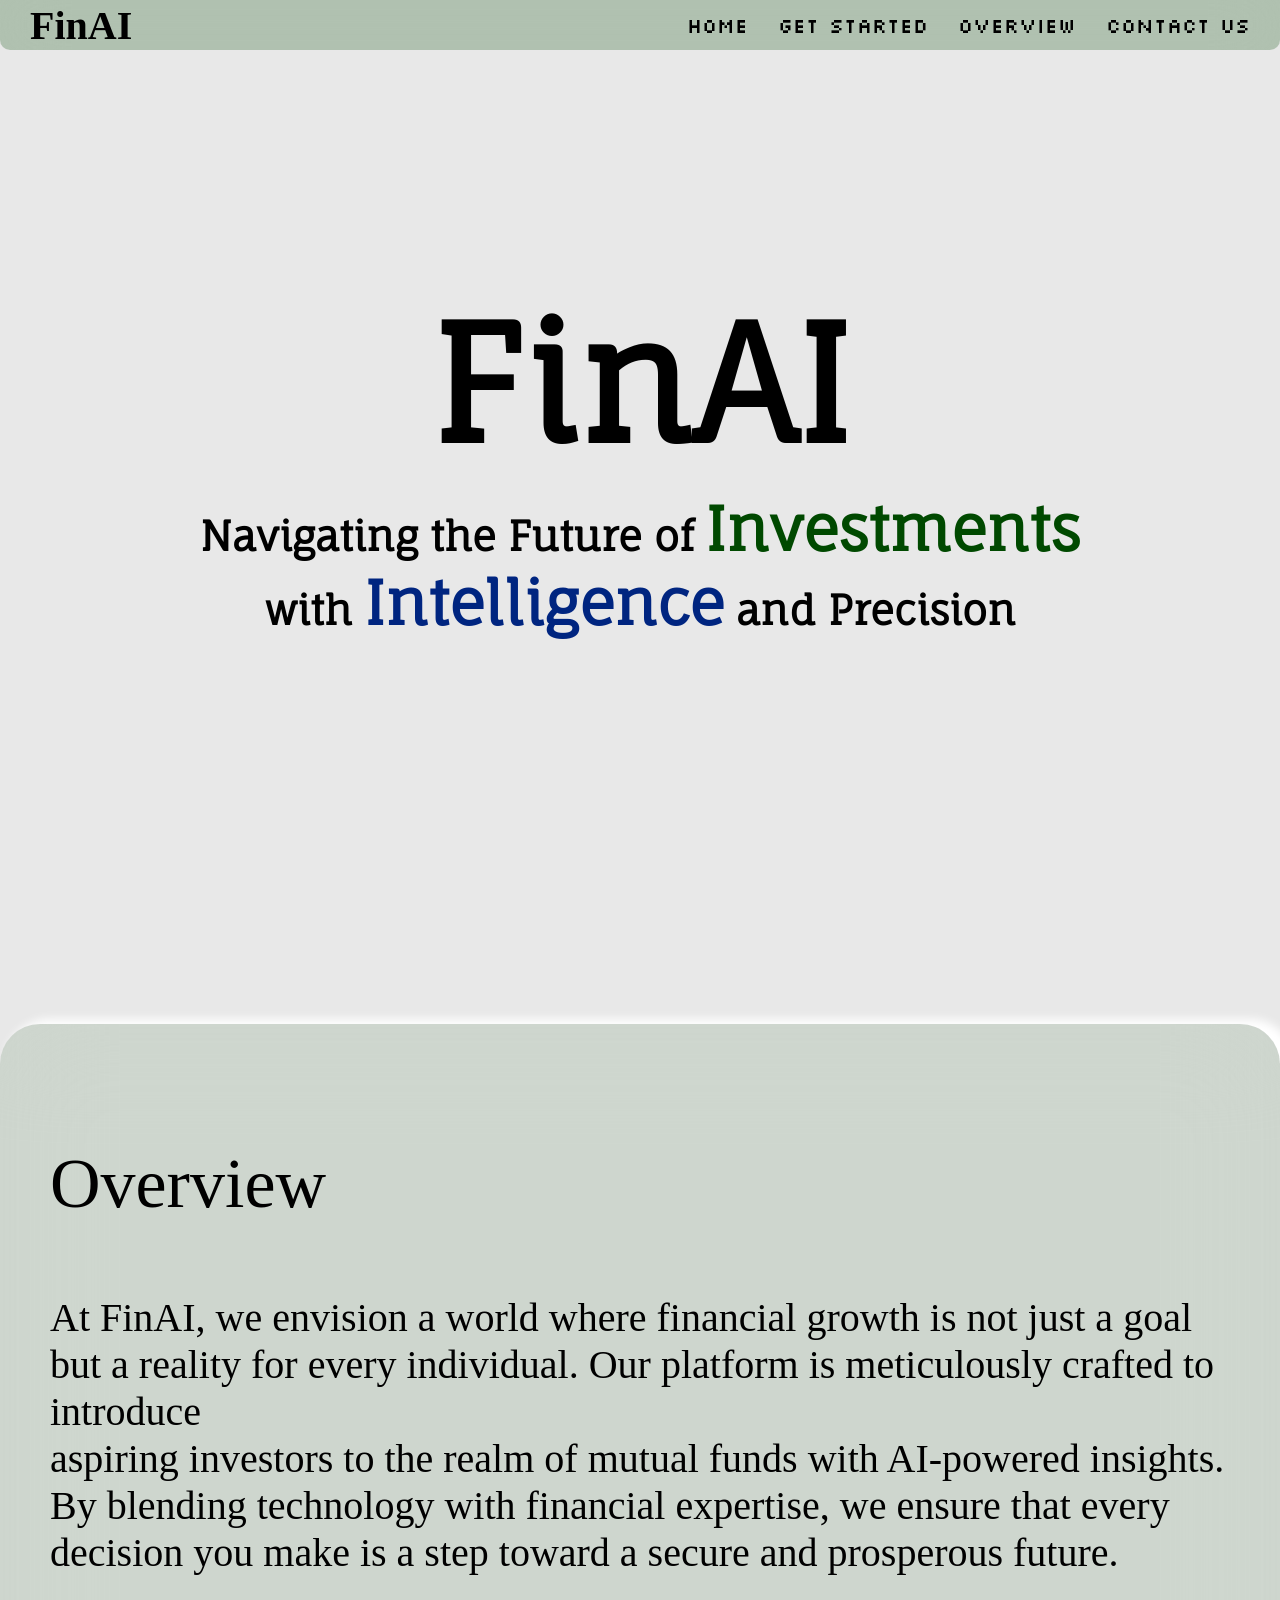
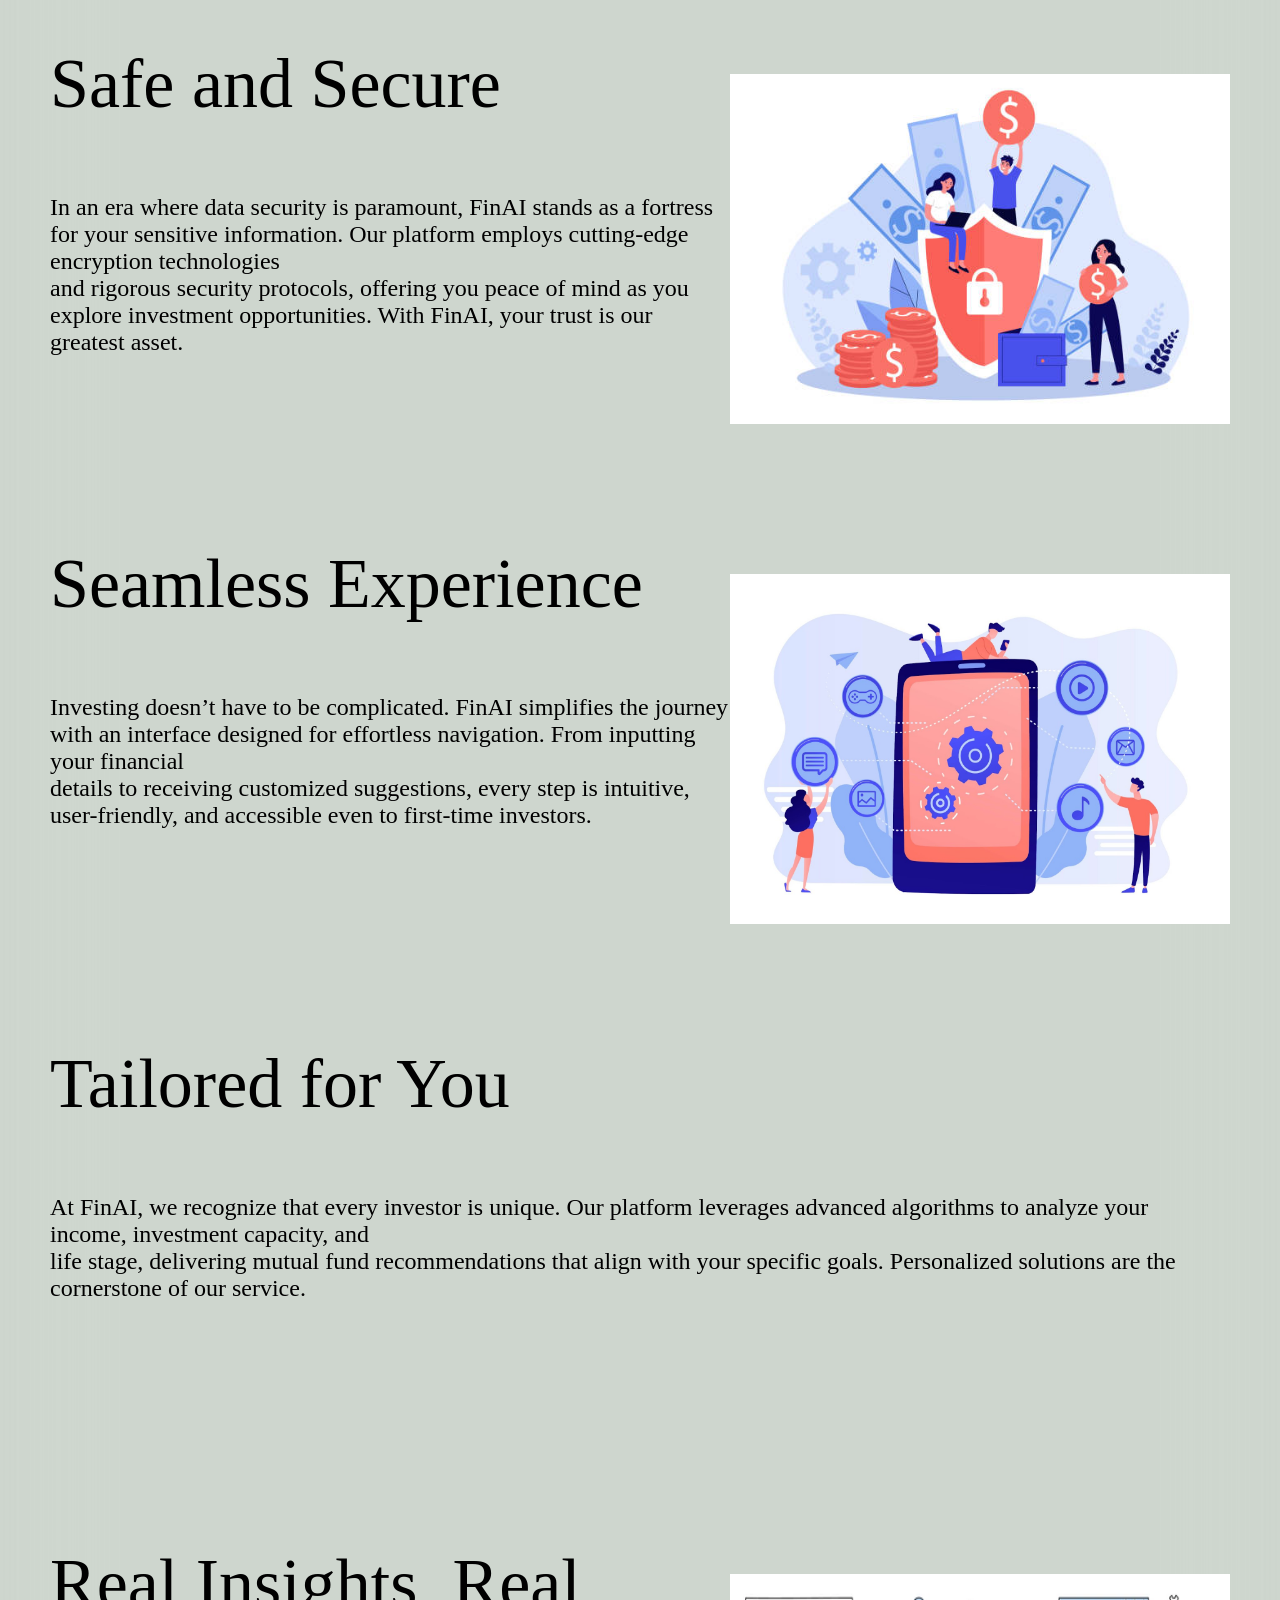
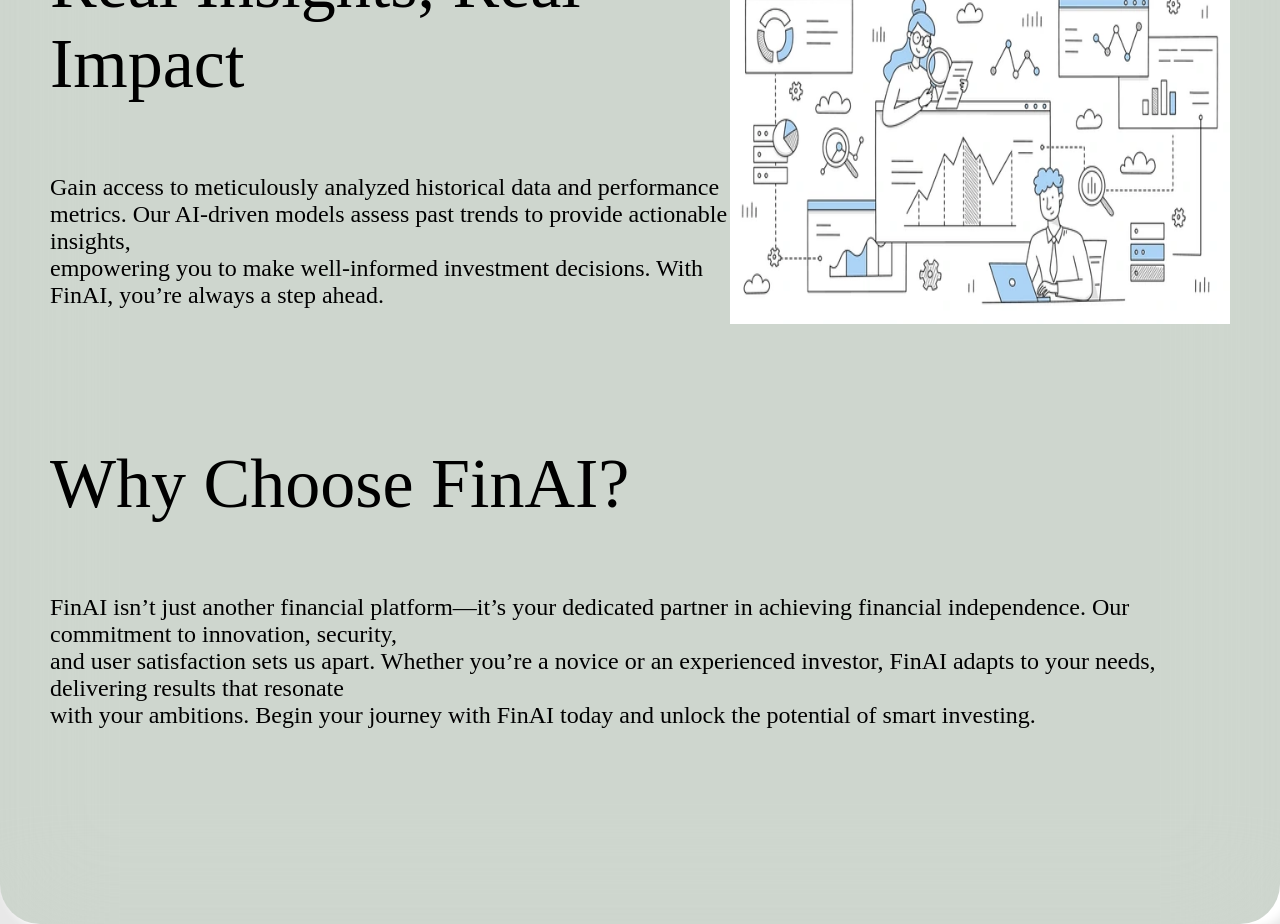
==== commit 24a1951c: "some images" ====
--- a/First_Page/index.html
+++ b/First_Page/index.html
@@ -49,6 +49,9 @@
                         protocols, offering you peace of mind as you explore investment opportunities. With FinAI, your
                         trust is our greatest asset.</p>
                 </div>
+                <div>
+                    <img class="firstpage_image" src="safe and secure final.jpg">
+                </div>
             </div>
 
             <div class="content">
@@ -58,7 +61,9 @@
                         effortless navigation. From inputting your financial <br>details to receiving customized
                         suggestions, every step is intuitive, user-friendly, and accessible even to first-time investors.
                     </p>
-
+                </div>
+                <div>
+                    <img class="firstpage_image" src="seamless experience final.jpeg">
                 </div>
             </div>
 
@@ -78,6 +83,9 @@
                         assess past trends to provide actionable insights,<br> empowering you to make well-informed
                         investment decisions. With FinAI, you’re always a step ahead.</p>
                 </div>
+                <div>
+                    <img class="firstpage_image" src="real impact, real insight final.webp">
+                </div>
             </div>
 
             <div class="content">
--- a/First_Page/style.css
+++ b/First_Page/style.css
@@ -44,6 +44,7 @@
         height: 500px;
         width: 100%;
         font-size: 24px;
+        display: flex;
     }
     .vtv3{
         font-family: vt323;
@@ -101,5 +102,9 @@
         text-decoration: underline;
     }
 
+    .firstpage_image{
+        width: 500px;
+        height: 350px;
+        margin-top: 100px;
+    }
 
-
